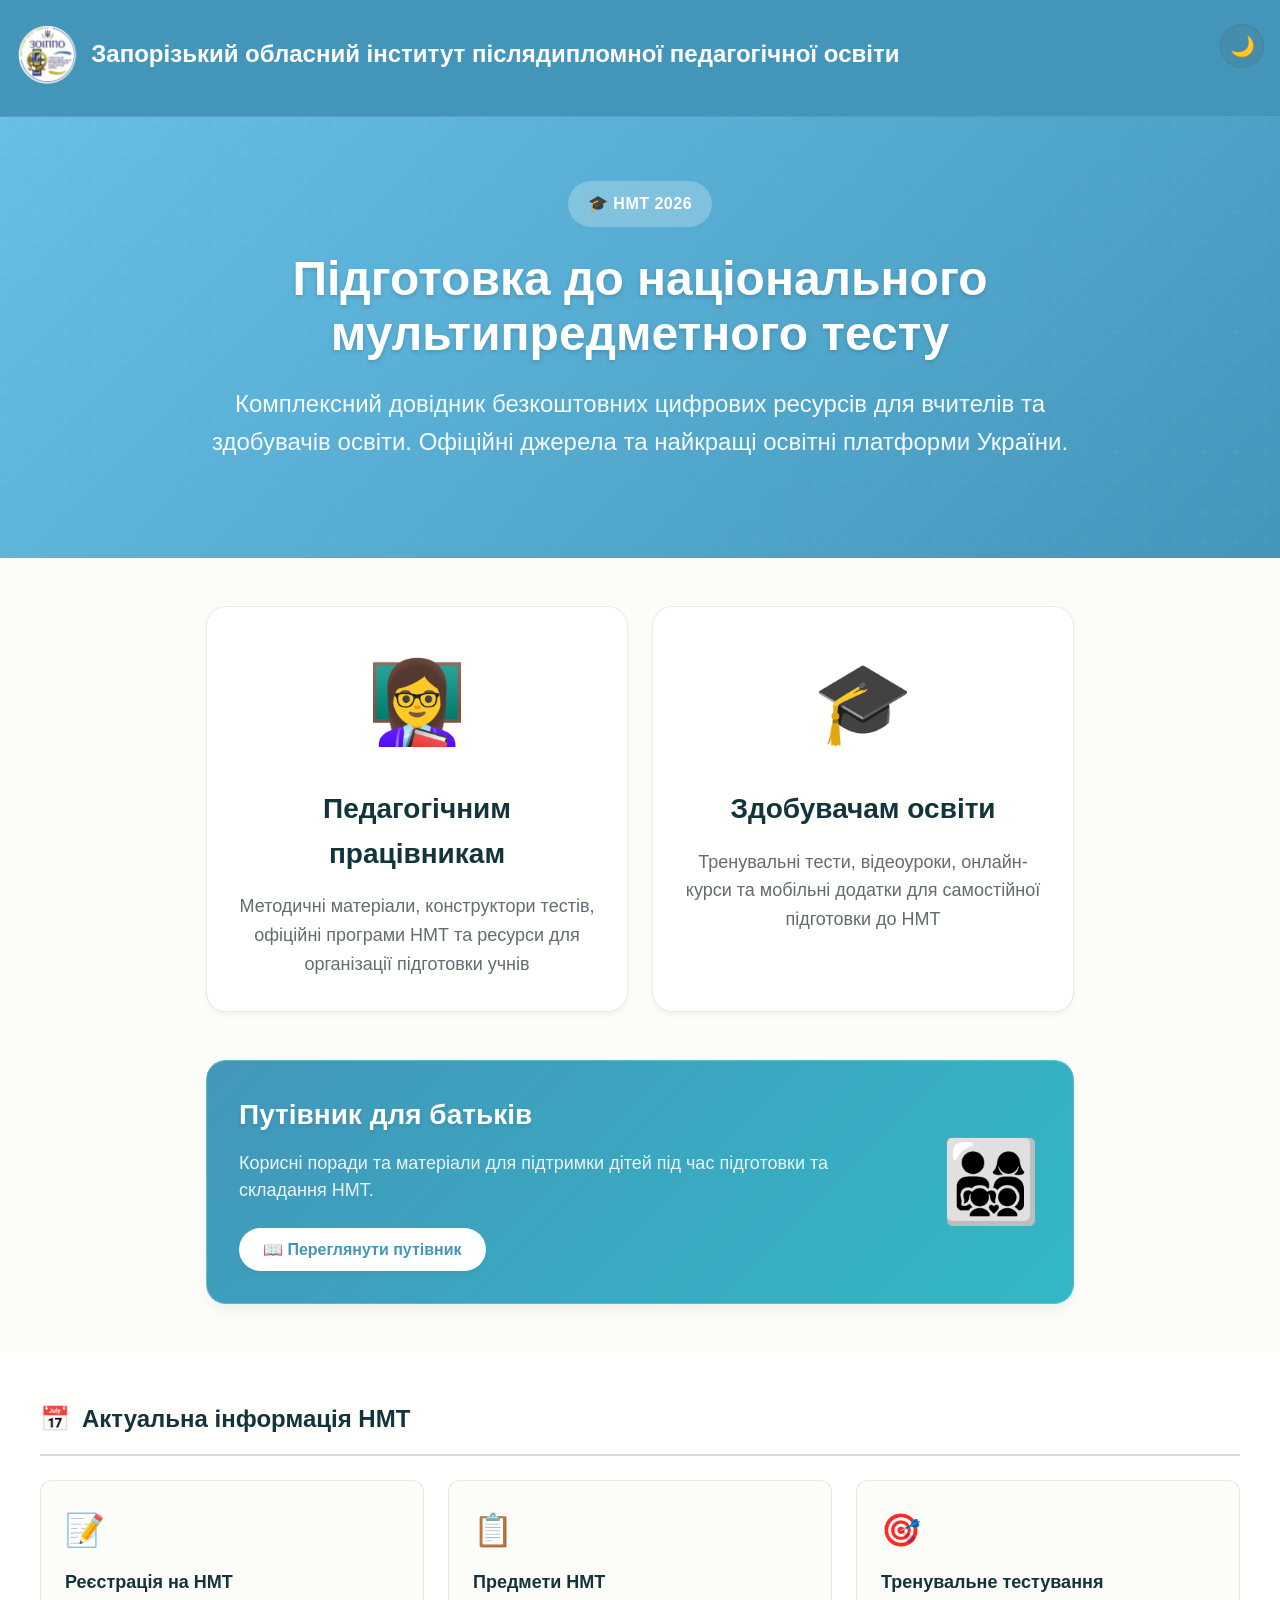
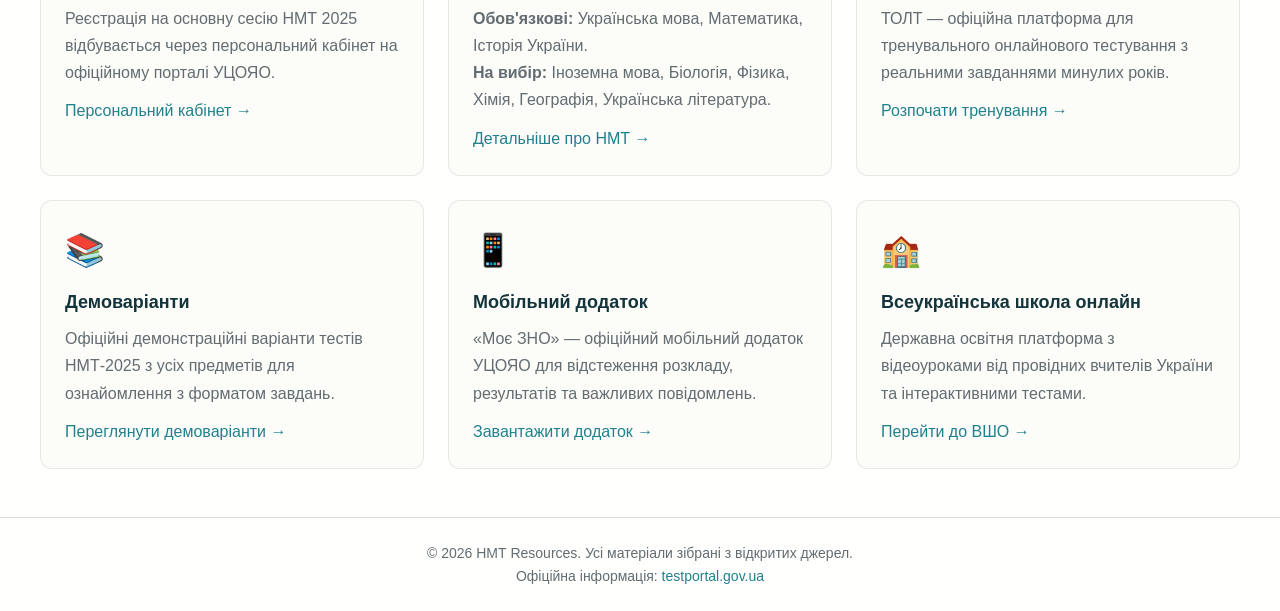
==== index.html @ 1790f126 "Initial commit: проєкт НМТ Цифрові ресурси" ====
<!DOCTYPE html>
<html lang="uk">

<head>
  <meta charset="UTF-8">
  <meta name="viewport" content="width=device-width, initial-scale=1.0">

  <!-- SEO Meta Tags -->
  <title>Підготовка до НМТ - Цифрові ресурси для вчителів та учнів</title>
  <meta name="description"
    content="Комплексний довідник безкоштовних цифрових ресурсів для підготовки до Національного мультипредметного тесту (НМТ). Матеріали для вчителів та здобувачів освіти.">
  <meta name="keywords"
    content="НМТ, ЗНО, підготовка до НМТ, тести НМТ, українська мова, математика, історія України, безкоштовні ресурси, УЦОЯО">
  <meta name="author" content="НМТ Resources">
  <meta name="robots" content="index, follow">

  <!-- Open Graph / Facebook -->
  <meta property="og:type" content="website">
  <meta property="og:locale" content="uk_UA">
  <meta property="og:title" content="Підготовка до НМТ - Цифрові ресурси">
  <meta property="og:description" content="Комплексний довідник безкоштовних цифрових ресурсів для підготовки до НМТ.">
  <meta property="og:site_name" content="НМТ Resources">

  <!-- Twitter Card -->
  <meta name="twitter:card" content="summary_large_image">
  <meta name="twitter:title" content="Підготовка до НМТ - Цифрові ресурси">
  <meta name="twitter:description" content="Комплексний довідник безкоштовних цифрових ресурсів для підготовки до НМТ.">

  <!-- Favicon SVG -->
  <link rel="icon" type="image/svg+xml"
    href="data:image/svg+xml,<svg xmlns='http://www.w3.org/2000/svg' viewBox='0 0 100 100'><text y='.9em' font-size='90'>📚</text></svg>">

  <link rel="stylesheet" href="styles.css?v=20251211">
</head>

<body>
  <!-- Header -->
  <header class="header" role="banner">
    <div class="header-content">
      <div class="header-top">
        <h1 class="header-title">
          <img src="logo_zoippo.png" alt="Logo" class="header-logo"
            style="height: 60px; width: auto; object-fit: contain;">
          <span>Запорізький обласний інститут післядипломної педагогічної освіти</span>
        </h1>
        <button class="theme-toggle" id="themeToggle" aria-label="Перемкнути тему" title="Перемкнути світлу/темну тему">
          <span id="themeIcon" aria-hidden="true">🌙</span>
        </button>
      </div>
    </div>
  </header>

  <!-- Hero Section -->
  <section class="hero" aria-label="Головний банер">
    <div class="hero-content">
      <div class="hero-badge">🎓 НМТ 2026</div>
      <h2 class="hero-title">Підготовка до національного мультипредметного тесту</h2>
      <p class="hero-subtitle">
        Комплексний довідник безкоштовних цифрових ресурсів для вчителів та здобувачів освіти.
        Офіційні джерела та найкращі освітні платформи України.
      </p>
    </div>
  </section>

  <!-- Navigation Cards -->
  <section class="nav-cards" aria-label="Вибір аудиторії">
    <a href="educators.html" class="nav-card" aria-label="Перейти до ресурсів для педагогічних працівників">
      <div class="nav-card-icon" aria-hidden="true">👩‍🏫</div>
      <h3 class="nav-card-title">Педагогічним працівникам</h3>
      <p class="nav-card-description">
        Методичні матеріали, конструктори тестів, офіційні програми НМТ та ресурси для організації підготовки учнів
      </p>
    </a>

    <a href="students.html" class="nav-card" aria-label="Перейти до ресурсів для учнів">
      <div class="nav-card-icon" aria-hidden="true">🎓</div>
      <h3 class="nav-card-title">Здобувачам освіти</h3>
      <p class="nav-card-description">
        Тренувальні тести, відеоуроки, онлайн-курси та мобільні додатки для самостійної підготовки до НМТ
      </p>
    </a>
  </section>

  <!-- Parents Guide Banner -->
  <section class="parents-banner" aria-label="Путівник для батьків">
    <div class="parents-banner-content">
      <div class="parents-banner-text">
        <h2 class="parents-banner-title">Путівник для батьків</h2>
        <p class="parents-banner-subtitle">
          Корисні поради та матеріали для підтримки дітей під час підготовки та складання НМТ.
        </p>
        <button class="parents-btn open-parents-guide">
          <span>📖 Переглянути путівник</span>
        </button>
      </div>
      <div class="parents-banner-icon" aria-hidden="true">👨‍👩‍👧‍👦</div>
    </div>
  </section>

  <!-- Info Section -->
  <section class="info-section" aria-label="Актуальна інформація НМТ 2025">
    <div class="info-content">
      <div class="section-header">
        <h2 class="section-title">
          <span aria-hidden="true">📅</span>
          <span>Актуальна інформація НМТ</span>
        </h2>
      </div>

      <div class="info-grid">
        <article class="info-card">
          <div class="info-card-icon" aria-hidden="true">📝</div>
          <h3 class="info-card-title">Реєстрація на НМТ</h3>
          <p class="info-card-text">
            Реєстрація на основну сесію НМТ 2025 відбувається через персональний кабінет на офіційному порталі УЦОЯО.
          </p>
          <a href="https://my.testportal.gov.ua" target="_blank" rel="noopener noreferrer" class="info-card-link">
            Персональний кабінет →
          </a>
        </article>

        <article class="info-card">
          <div class="info-card-icon" aria-hidden="true">📋</div>
          <h3 class="info-card-title">Предмети НМТ</h3>
          <p class="info-card-text">
            <strong>Обов'язкові:</strong> Українська мова, Математика, Історія України.<br>
            <strong>На вибір:</strong> Іноземна мова, Біологія, Фізика, Хімія, Географія, Українська література.
          </p>
          <a href="https://testportal.gov.ua/nmt/" target="_blank" rel="noopener noreferrer" class="info-card-link">
            Детальніше про НМТ →
          </a>
        </article>

        <article class="info-card">
          <div class="info-card-icon" aria-hidden="true">🎯</div>
          <h3 class="info-card-title">Тренувальне тестування</h3>
          <p class="info-card-text">
            ТОЛТ — офіційна платформа для тренувального онлайнового тестування з реальними завданнями минулих років.
          </p>
          <a href="https://testportal.gov.ua/nmt-2025-na-dopomogu-uchasnykam-trenuvalni-testy/" target="_blank"
            rel="noopener noreferrer" class="info-card-link">
            Розпочати тренування →
          </a>
        </article>

        <article class="info-card">
          <div class="info-card-icon" aria-hidden="true">📚</div>
          <h3 class="info-card-title">Демоваріанти</h3>
          <p class="info-card-text">
            Офіційні демонстраційні варіанти тестів НМТ-2025 з усіх предметів для ознайомлення з форматом завдань.
          </p>
          <a href="https://lv.testportal.gov.ua/?page_id=1551" target="_blank" rel="noopener noreferrer"
            class="info-card-link">
            Переглянути демоваріанти →
          </a>
        </article>

        <article class="info-card">
          <div class="info-card-icon" aria-hidden="true">📱</div>
          <h3 class="info-card-title">Мобільний додаток</h3>
          <p class="info-card-text">
            «Моє ЗНО» — офіційний мобільний додаток УЦОЯО для відстеження розкладу, результатів та важливих повідомлень.
          </p>
          <a href="https://testportal.gov.ua/mobilnij-dodatok-moye-zno-dostupnij-dlya-koristuvachiv-ios-sistem/"
            target="_blank" rel="noopener noreferrer" class="info-card-link">
            Завантажити додаток →
          </a>
        </article>

        <article class="info-card">
          <div class="info-card-icon" aria-hidden="true">🏫</div>
          <h3 class="info-card-title">Всеукраїнська школа онлайн</h3>
          <p class="info-card-text">
            Державна освітня платформа з відеоуроками від провідних вчителів України та інтерактивними тестами.
          </p>
          <a href="https://lms.e-school.net.ua" target="_blank" rel="noopener noreferrer" class="info-card-link">
            Перейти до ВШО →
          </a>
        </article>
      </div>
    </div>
  </section>

  <!-- Footer -->
  <footer class="footer">
    <div class="footer-content">
      <p class="footer-text">
        © 2026 НМТ Resources. Усі матеріали зібрані з відкритих джерел.
        <br>
        Офіційна інформація: <a href="https://testportal.gov.ua" target="_blank" rel="noopener noreferrer"
          class="footer-link">testportal.gov.ua</a>
      </p>
    </div>
  </footer>

  <script>
    // Theme functionality
    function initTheme() {
      let theme = 'light';
      try {
        const saved = localStorage.getItem('nmt-theme');
        if (saved) {
          theme = saved;
        } else if (window.matchMedia && window.matchMedia('(prefers-color-scheme: dark)').matches) {
          theme = 'dark';
        }
      } catch (e) {
        console.warn('Не вдалося завантажити тему:', e);
      }
      applyTheme(theme);
    }

    function applyTheme(theme) {
      document.documentElement.setAttribute('data-theme', theme);
      const themeIcon = document.getElementById('themeIcon');
      if (themeIcon) {
        themeIcon.textContent = theme === 'dark' ? '☀️' : '🌙';
      }
    }

    function toggleTheme() {
      const current = document.documentElement.getAttribute('data-theme');
      const next = current === 'dark' ? 'light' : 'dark';
      applyTheme(next);
      try {
        localStorage.setItem('nmt-theme', next);
      } catch (e) {
        console.warn('Не вдалося зберегти тему:', e);
      }
    }

    // Initialize
    document.addEventListener('DOMContentLoaded', () => {
      initTheme();
      document.getElementById('themeToggle').addEventListener('click', toggleTheme);
    });
  </script>
  <!-- Parent's Guide Modal -->
  <div id="parents-modal" class="modal" role="dialog" aria-modal="true" aria-label="Путівник для батьків">
    <div class="modal-content">
      <button class="modal-close" aria-label="Закрити">&times;</button>
      <button class="modal-nav modal-prev" aria-label="Попередня">&lt;</button>
      <img id="modal-image" src="Буклет-1.jpg" alt="Путівник сторінка 1" class="modal-image">
      <button class="modal-nav modal-next" aria-label="Наступна">&gt;</button>
    </div>
  </div>

  <script src="script.js"></script>
  <script src="animations.js"></script>
</body>

</html>
---- styles.css ----
/* NMT Resources - Shared Styles */

:root {
  /* Primitive Color Tokens */
  --color-white: rgba(255, 255, 255, 1);
  --color-black: rgba(0, 0, 0, 1);
  --color-cream-50: rgba(252, 252, 249, 1);
  --color-cream-100: rgba(255, 255, 253, 1);
  --color-gray-200: rgba(245, 245, 245, 1);
  --color-gray-300: rgba(167, 169, 169, 1);
  --color-gray-400: rgba(119, 124, 124, 1);
  --color-slate-500: rgba(98, 108, 113, 1);
  --color-brown-600: rgba(94, 82, 64, 1);
  --color-charcoal-700: rgba(31, 33, 33, 1);
  --color-charcoal-800: rgba(38, 40, 40, 1);
  --color-slate-900: rgba(19, 52, 59, 1);
  /* Institute Branding Colors */
  --color-institute-blue: #4396BA;

  --color-teal-300: rgba(50, 184, 198, 1);
  --color-teal-400: rgba(45, 166, 178, 1);
  --color-teal-500: rgba(33, 128, 141, 1);
  --color-teal-600: rgba(29, 116, 128, 1);
  --color-teal-700: rgba(26, 104, 115, 1);
  --color-teal-800: rgba(41, 150, 161, 1);
  --color-red-400: rgba(255, 84, 89, 1);
  --color-red-500: rgba(192, 21, 47, 1);
  --color-orange-400: rgba(230, 129, 97, 1);
  --color-orange-500: rgba(168, 75, 47, 1);

  --color-brown-600-rgb: 94, 82, 64;
  --color-teal-500-rgb: 33, 128, 141;
  --color-slate-900-rgb: 19, 52, 59;
  --color-slate-500-rgb: 98, 108, 113;
  --color-red-500-rgb: 192, 21, 47;
  --color-red-400-rgb: 255, 84, 89;
  --color-orange-500-rgb: 168, 75, 47;
  --color-orange-400-rgb: 230, 129, 97;

  --color-bg-1: rgba(59, 130, 246, 0.08);
  --color-bg-2: rgba(245, 158, 11, 0.08);
  --color-bg-3: rgba(34, 197, 94, 0.08);
  --color-bg-4: rgba(239, 68, 68, 0.08);
  --color-bg-5: rgba(147, 51, 234, 0.08);
  --color-bg-6: rgba(249, 115, 22, 0.08);
  --color-bg-7: rgba(236, 72, 153, 0.08);
  --color-bg-8: rgba(6, 182, 212, 0.08);

  --color-background: var(--color-cream-50);
  --color-surface: var(--color-cream-100);
  --color-text: var(--color-slate-900);
  /* Default text usually dark, but on main BG it is different. We will handle body specifically */
  --color-text-body-rgb: 255, 255, 255;
  --color-text-dark: #333333;

  --color-text-secondary: var(--color-slate-500);
  --color-primary: var(--color-teal-500);
  /* A darker blue for contrast on light surfaces or buttons */
  --color-primary-hover: var(--color-teal-600);
  --color-primary-active: var(--color-teal-700);

  --color-secondary: rgba(var(--color-brown-600-rgb), 0.12);
  --color-secondary-hover: rgba(var(--color-brown-600-rgb), 0.2);
  --color-secondary-active: rgba(var(--color-brown-600-rgb), 0.25);
  --color-border: rgba(var(--color-brown-600-rgb), 0.2);
  --color-btn-primary-text: var(--color-cream-50);
  --color-card-border: rgba(var(--color-brown-600-rgb), 0.12);
  --color-card-border-inner: rgba(var(--color-brown-600-rgb), 0.12);
  --color-error: var(--color-red-500);
  --color-success: var(--color-teal-500);
  --color-warning: var(--color-orange-500);
  --color-info: var(--color-slate-500);
  --color-focus-ring: rgba(var(--color-teal-500-rgb), 0.4);
  --color-select-caret: rgba(var(--color-slate-900-rgb), 0.8);

  --focus-ring: 0 0 0 3px var(--color-focus-ring);
  --focus-outline: 2px solid var(--color-primary);
  --status-bg-opacity: 0.15;
  --status-border-opacity: 0.25;
  --select-caret-light: url("data:image/svg+xml,%3Csvg xmlns='http://www.w3.org/2000/svg' width='16' height='16' viewBox='0 0 24 24' fill='none' stroke='%23ffffff' stroke-width='2' stroke-linecap='round' stroke-linejoin='round'%3E%3Cpolyline points='6 9 12 15 18 9'%3E%3C/polyline%3E%3C/svg%3E");
  --select-caret-dark: url("data:image/svg+xml,%3Csvg xmlns='http://www.w3.org/2000/svg' width='16' height='16' viewBox='0 0 24 24' fill='none' stroke='%23333333' stroke-width='2' stroke-linecap='round' stroke-linejoin='round'%3E%3Cpolyline points='6 9 12 15 18 9'%3E%3C/polyline%3E%3C/svg%3E");

  --color-success-rgb: 33, 128, 141;
  --color-error-rgb: 192, 21, 47;
  --color-warning-rgb: 168, 75, 47;
  --color-info-rgb: 98, 108, 113;

  --font-family-base: -apple-system, BlinkMacSystemFont, "Segoe UI", Roboto, Helvetica, Arial, sans-serif;
  --font-family-mono: "Berkeley Mono", ui-monospace, SFMono-Regular, Menlo, Monaco, Consolas, monospace;
  --font-size-xs: 13px;
  --font-size-sm: 14px;
  --font-size-base: 16px;
  --font-size-md: 16px;
  --font-size-lg: 18px;
  --font-size-xl: 20px;
  --font-size-2xl: 24px;
  --font-size-3xl: 28px;
  --font-size-4xl: 36px;
  --font-size-5xl: 48px;
  --font-weight-normal: 400;
  --font-weight-medium: 500;
  --font-weight-semibold: 550;
  --font-weight-bold: 600;
  --line-height-tight: 1.2;
  --line-height-normal: 1.6;
  --letter-spacing-tight: -0.01em;

  --space-0: 0;
  --space-1: 1px;
  --space-2: 2px;
  --space-4: 4px;
  --space-6: 6px;
  --space-8: 8px;
  --space-10: 10px;
  --space-12: 12px;
  --space-16: 16px;
  --space-20: 20px;
  --space-24: 24px;
  --space-32: 32px;
  --space-48: 48px;
  --space-64: 64px;

  --radius-sm: 6px;
  --radius-base: 8px;
  --radius-md: 10px;
  --radius-lg: 12px;
  --radius-xl: 20px;
  --radius-full: 9999px;

  --shadow-xs: 0 1px 2px rgba(0, 0, 0, 0.02);
  --shadow-sm: 0 1px 3px rgba(0, 0, 0, 0.04), 0 1px 2px rgba(0, 0, 0, 0.02);
  --shadow-md: 0 4px 6px -1px rgba(0, 0, 0, 0.04), 0 2px 4px -1px rgba(0, 0, 0, 0.02);
  --shadow-lg: 0 10px 15px -3px rgba(0, 0, 0, 0.04), 0 4px 6px -2px rgba(0, 0, 0, 0.02);
  --shadow-xl: 0 20px 25px -5px rgba(0, 0, 0, 0.08), 0 10px 10px -5px rgba(0, 0, 0, 0.04);
  --shadow-inset-sm: inset 0 1px 0 rgba(255, 255, 255, 0.15), inset 0 -1px 0 rgba(0, 0, 0, 0.03);

  --duration-fast: 150ms;
  --duration-normal: 250ms;
  --duration-slow: 400ms;
  --ease-standard: cubic-bezier(0.16, 1, 0.3, 1);

  --container-sm: 640px;
  --container-md: 768px;
  --container-lg: 1024px;
  --container-xl: 1280px;
}

/* Dark Theme - Adjusted for consistency or kept as option?
   Since we are forcing a brand color background, dark theme might need specific handling or be disabled.
   Let's keep it but adjust surface colors to dark grey, but keep brand background? 
   Or maybe adapt darker blue. For now, let's just make it compatible.
*/
[data-theme="dark"] {
  --color-background: #0f2d3a;
  /* Darker version of Institute Blue */
  --color-surface: #1e3a47;
  --color-text: #f5f5f5;
  --color-text-secondary: #a0a0a0;
  --color-primary: #66c2e0;
  /* Lighter blue for dark mode */
  --color-primary-hover: #80d0ea;
  --color-border: rgba(255, 255, 255, 0.15);
  --color-card-border: rgba(255, 255, 255, 0.1);
  --color-card-border-inner: rgba(255, 255, 255, 0.1);
  --color-secondary: rgba(255, 255, 255, 0.1);
  --color-secondary-hover: rgba(255, 255, 255, 0.15);
  --color-btn-primary-text: #1a1a1a;
  --shadow-sm: 0 1px 3px rgba(0, 0, 0, 0.3);
  --shadow-lg: 0 10px 15px -3px rgba(0, 0, 0, 0.4);
  --shadow-xl: 0 20px 25px -5px rgba(0, 0, 0, 0.5);
}

[data-theme="dark"] select.form-control {
  background-image: var(--select-caret-dark);
}

/* Remove custom font face as we use system fonts */
/* Font */
/* @font-face {
  font-family: 'FKGroteskNeue';
  src: url('https://r2cdn.perplexity.ai/fonts/FKGroteskNeue.woff2') format('woff2');
} */

/* Reset */
* {
  margin: 0;
  padding: 0;
  box-sizing: border-box;
}

html {
  font-size: var(--font-size-base);
  font-family: var(--font-family-base);
  line-height: var(--line-height-normal);
  color: var(--color-text);
  background-color: var(--color-background);
  -webkit-font-smoothing: antialiased;
}

body {
  margin: 0;
  padding: 0;
}

/* Theme Toggle */
.theme-toggle {
  background: var(--color-secondary);
  border: 1px solid var(--color-border);
  border-radius: var(--radius-full);
  width: 44px;
  height: 44px;
  display: flex;
  align-items: center;
  justify-content: center;
  cursor: pointer;
  transition: all var(--duration-fast);
  font-size: var(--font-size-xl);
  flex-shrink: 0;
}

.theme-toggle:hover {
  background: var(--color-secondary-hover);
  transform: scale(1.05);
}

.theme-toggle:focus-visible {
  outline: none;
  box-shadow: var(--focus-ring);
}

/* Header */
.header {
  background: var(--color-institute-blue);
  /* Institute Branding Color */
  border-bottom: 1px solid rgba(255, 255, 255, 0.1);
  position: sticky;
  top: 0;
  z-index: 100;
  box-shadow: var(--shadow-sm);
}

.header-content {
  max-width: 1400px;
  margin: 0 auto;
  padding: var(--space-24) var(--space-16);
}

.header-top {
  display: flex;
  justify-content: space-between;
  align-items: flex-start;
  gap: var(--space-16);
}

.header-title {
  font-size: var(--font-size-4xl);
  font-weight: var(--font-weight-bold);
  color: white;
  /* Always white on blue banner */
  margin-bottom: var(--space-8);
  display: flex;
  align-items: center;
  gap: var(--space-12);
}

.header-logo {
  height: 60px;
  width: auto;
  object-fit: contain;
}

@media (max-width: 768px) {
  .header-logo {
    height: 48px;
  }

  .header-title {
    font-size: var(--font-size-xl);
  }
}

.header-title span:last-child {
  font-size: var(--font-size-2xl);
  line-height: 1.2;
}

@media (max-width: 768px) {
  .header-title span:last-child {
    font-size: var(--font-size-lg);
  }
}

.header-subtitle {
  font-size: var(--font-size-lg);
  color: rgba(255, 255, 255, 0.9);
  /* Lighter subtitle */
  margin-bottom: var(--space-12);
  line-height: 1.4;
}

.header-info {
  display: flex;
  gap: var(--space-24);
  flex-wrap: wrap;
  font-size: var(--font-size-base);
  color: var(--color-text-secondary);
}

.header-info-item {
  display: flex;
  align-items: center;
  gap: var(--space-6);
}

/* Nav */
.nav-link {
  color: var(--color-text-secondary);
  text-decoration: none;
  padding: var(--space-8) var(--space-12);
  border-radius: var(--radius-base);
  transition: all var(--duration-fast);
  font-weight: var(--font-weight-medium);
}

.nav-link:hover {
  color: var(--color-text);
  background: var(--color-secondary);
}

.nav-link.active {
  color: var(--color-primary);
  background: rgba(var(--color-teal-500-rgb), 0.1);
}

/* Filters */
.filters-panel {
  background: var(--color-surface);
  border-bottom: 1px solid var(--color-border);
  position: sticky;
  top: 0;
  z-index: 99;
  box-shadow: var(--shadow-sm);
}

.filters-content {
  max-width: 1400px;
  margin: 0 auto;
  padding: var(--space-16);
}

.filters-row {
  display: grid;
  grid-template-columns: 1fr;
  gap: var(--space-12);
  margin-bottom: var(--space-12);
}

@media (min-width: 768px) {
  .filters-row {
    grid-template-columns: 2fr 1fr 1fr;
  }
}

.form-control {
  display: block;
  width: 100%;
  padding: var(--space-10) var(--space-12);
  font-size: var(--font-size-base);
  line-height: 1.5;
  color: var(--color-text);
  background-color: var(--color-surface);
  border: 1px solid var(--color-border);
  border-radius: var(--radius-base);
  transition: border-color var(--duration-fast) var(--ease-standard);
}

.form-control:focus {
  outline: none;
  border-color: var(--color-primary);
  box-shadow: var(--focus-ring);
}

select.form-control {
  appearance: none;
  background-image: var(--select-caret-light);
  background-repeat: no-repeat;
  background-position: right var(--space-12) center;
  background-size: 16px;
  padding-right: var(--space-32);
  cursor: pointer;
}

.filters-actions {
  display: flex;
  gap: var(--space-12);
  align-items: center;
  flex-wrap: wrap;
  justify-content: space-between;
}

.results-count {
  font-size: var(--font-size-sm);
  color: var(--color-text-secondary);
  font-weight: var(--font-weight-medium);
}

/* Buttons */
.btn {
  display: inline-flex;
  align-items: center;
  justify-content: center;
  padding: var(--space-8) var(--space-16);
  border-radius: var(--radius-base);
  font-size: var(--font-size-base);
  font-weight: var(--font-weight-medium);
  cursor: pointer;
  transition: all var(--duration-normal) var(--ease-standard);
  border: none;
  text-decoration: none;
}

.btn:focus-visible {
  outline: none;
  box-shadow: var(--focus-ring);
}

.btn--secondary {
  background: var(--color-secondary);
  color: var(--color-text);
}

.btn--secondary:hover {
  background: var(--color-secondary-hover);
}

.btn--primary {
  background: var(--color-primary);
  color: var(--color-btn-primary-text);
}

.btn--primary:hover {
  background: var(--color-primary-hover);
}

.btn--sm {
  padding: var(--space-6) var(--space-12);
  font-size: var(--font-size-sm);
}

.btn--lg {
  padding: var(--space-16) var(--space-32);
  font-size: var(--font-size-lg);
  border-radius: var(--radius-lg);
}

/* Main Content */
.main-content {
  max-width: 1400px;
  margin: 0 auto;
  padding: var(--space-24) var(--space-16);
}

/* Resource Grid */
.resources-grid {
  display: grid;
  grid-template-columns: 1fr;
  gap: var(--space-20);
}

@media (min-width: 768px) {
  .resources-grid {
    grid-template-columns: repeat(2, 1fr);
  }
}

@media (min-width: 1024px) {
  .resources-grid {
    grid-template-columns: repeat(3, 1fr);
  }
}

/* Resource Card */
.resource-card {
  background: var(--color-surface);
  border: 1px solid var(--color-card-border);
  border-radius: var(--radius-lg);
  padding: var(--space-20);
  position: relative;
  transition: all var(--duration-normal) var(--ease-standard);
  box-shadow: var(--shadow-sm);
}

.resource-card:hover {
  transform: translateY(-4px);
  box-shadow: var(--shadow-lg);
}

.section-badge {
  position: absolute;
  top: var(--space-12);
  left: var(--space-12);
  padding: var(--space-4) var(--space-10);
  border-radius: var(--radius-full);
  font-size: var(--font-size-xs);
  font-weight: var(--font-weight-semibold);
  color: white;
  text-transform: uppercase;
  letter-spacing: 0.5px;
}

.resource-icon {
  font-size: 40px;
  margin-bottom: var(--space-16);
  margin-top: var(--space-24);
}

.resource-title {
  font-size: var(--font-size-xl);
  font-weight: var(--font-weight-semibold);
  color: var(--color-text);
  margin-bottom: var(--space-8);
  line-height: var(--line-height-tight);
}

.resource-category {
  font-size: var(--font-size-sm);
  color: var(--color-text-secondary);
  margin-bottom: var(--space-12);
}

.resource-description {
  font-size: var(--font-size-base);
  color: var(--color-text);
  line-height: 1.7;
  margin-bottom: var(--space-20);
}

.resource-meta {
  display: flex;
  flex-direction: column;
  gap: var(--space-10);
  margin-bottom: var(--space-16);
  padding-top: var(--space-16);
  border-top: 1px solid var(--color-card-border-inner);
}

.resource-meta-item {
  display: flex;
  align-items: flex-start;
  gap: var(--space-8);
  font-size: var(--font-size-sm);
}

.meta-label {
  font-weight: var(--font-weight-semibold);
  color: var(--color-text);
  min-width: 80px;
}

.meta-value {
  color: var(--color-text-secondary);
  flex: 1;
}

.subjects-tags {
  display: flex;
  flex-wrap: wrap;
  gap: var(--space-6);
}

.subject-tag {
  display: inline-block;
  padding: var(--space-4) var(--space-8);
  background: var(--color-bg-1);
  border-radius: var(--radius-sm);
  font-size: var(--font-size-xs);
  color: var(--color-text);
  font-weight: var(--font-weight-medium);
}

.resource-actions {
  display: flex;
  gap: var(--space-8);
  flex-direction: column;
}

.additional-links {
  margin-top: var(--space-12);
  padding: var(--space-12);
  background: var(--color-bg-2);
  border-radius: var(--radius-base);
  display: none;
}

.additional-links.active {
  display: block;
}

.additional-links-title {
  font-size: var(--font-size-sm);
  font-weight: var(--font-weight-semibold);
  margin-bottom: var(--space-8);
  color: var(--color-text-dark);
}

.additional-link {
  display: block;
  padding: var(--space-6) 0;
  color: var(--color-primary);
  text-decoration: none;
  font-size: var(--font-size-sm);
  transition: color var(--duration-fast);
}

.additional-link:hover {
  color: var(--color-primary-hover);
  text-decoration: underline;
}

.favorite-btn {
  position: absolute;
  top: var(--space-12);
  right: var(--space-12);
  background: var(--color-surface);
  border: 1px solid var(--color-border);
  border-radius: var(--radius-full);
  width: 36px;
  height: 36px;
  display: flex;
  align-items: center;
  justify-content: center;
  cursor: pointer;
  transition: all var(--duration-fast);
  font-size: var(--font-size-lg);
}

.favorite-btn:hover {
  transform: scale(1.1);
  background: var(--color-secondary);
}

.favorite-btn.active {
  background: var(--color-warning);
  border-color: var(--color-warning);
}

.no-results {
  text-align: center;
  padding: var(--space-32);
  color: var(--color-text-secondary);
  font-size: var(--font-size-lg);
}

/* Section Headers */
.section-header {
  margin-bottom: var(--space-24);
  padding-bottom: var(--space-16);
  border-bottom: 2px solid var(--color-border);
}

.section-title {
  font-size: var(--font-size-2xl);
  font-weight: var(--font-weight-bold);
  color: var(--color-text);
  display: flex;
  align-items: center;
  gap: var(--space-12);
}

/* Landing Page Styles */
.hero {
  background: linear-gradient(135deg, #67bfe6 0%, #4396BA 100%);
  /* Institute Blue Light Gradient */
  color: white;
  padding: var(--space-64) var(--space-16);
  text-align: center;
  position: relative;
  overflow: hidden;
}

.hero::before {
  content: '';
  position: absolute;
  top: 0;
  left: 0;
  right: 0;
  bottom: 0;
  background: url("data:image/svg+xml,%3Csvg width='60' height='60' viewBox='0 0 60 60' xmlns='http://www.w3.org/2000/svg'%3E%3Cg fill='none' fill-rule='evenodd'%3E%3Cg fill='%23ffffff' fill-opacity='0.05'%3E%3Cpath d='M36 34v-4h-2v4h-4v2h4v4h2v-4h4v-2h-4zm0-30V0h-2v4h-4v2h4v4h2V6h4V4h-4zM6 34v-4H4v4H0v2h4v4h2v-4h4v-2H6zM6 4V0H4v4H0v2h4v4h2V6h4V4H6z'/%3E%3C/g%3E%3C/g%3E%3C/svg%3E");
  opacity: 0.5;
}

.hero-content {
  max-width: 900px;
  margin: 0 auto;
  position: relative;
  z-index: 1;
}

.hero-title {
  font-size: var(--font-size-5xl);
  font-weight: var(--font-weight-bold);
  margin-bottom: var(--space-24);
  line-height: 1.15;
  text-shadow: 0 2px 4px rgba(0, 0, 0, 0.15);
}

.hero-subtitle {
  font-size: var(--font-size-2xl);
  opacity: 0.95;
  margin-bottom: var(--space-32);
  line-height: 1.6;
}

.hero-badge {
  display: inline-block;
  background: rgba(255, 255, 255, 0.25);
  padding: var(--space-10) var(--space-20);
  border-radius: var(--radius-full);
  font-size: var(--font-size-base);
  font-weight: var(--font-weight-bold);
  margin-bottom: var(--space-24);
  backdrop-filter: blur(10px);
  letter-spacing: 0.5px;
}

/* Navigation Cards */
.nav-cards {
  display: grid;
  grid-template-columns: 1fr;
  gap: var(--space-24);
  max-width: 900px;
  margin: 0 auto;
  padding: var(--space-48) var(--space-16);
}

@media (min-width: 768px) {
  .nav-cards {
    grid-template-columns: repeat(2, 1fr);
  }
}

.nav-card {
  background: var(--color-surface);
  border: 1px solid var(--color-card-border);
  border-radius: var(--radius-xl);
  padding: var(--space-32);
  text-align: center;
  text-decoration: none;
  color: var(--color-text);
  transition: all var(--duration-normal) var(--ease-standard);
  box-shadow: var(--shadow-md);
}

.nav-card:hover {
  transform: translateY(-8px);
  box-shadow: var(--shadow-xl);
  border-color: var(--color-primary);
}

.nav-card-icon {
  font-size: 80px;
  margin-bottom: var(--space-20);
}

.nav-card-title {
  font-size: var(--font-size-3xl);
  font-weight: var(--font-weight-bold);
  margin-bottom: var(--space-16);
  color: var(--color-text);
}

.nav-card-description {
  font-size: var(--font-size-lg);
  color: var(--color-text-secondary);
  line-height: 1.6;
}

.nav-card-count {
  display: inline-block;
  background: var(--color-primary);
  color: var(--color-btn-primary-text);
  padding: var(--space-6) var(--space-12);
  border-radius: var(--radius-full);
  font-size: var(--font-size-sm);
  font-weight: var(--font-weight-semibold);
}

/* Info Section */
.info-section {
  background: var(--color-surface);
  padding: var(--space-48) var(--space-16);
}

.info-content {
  max-width: 1200px;
  margin: 0 auto;
}

.info-grid {
  display: grid;
  grid-template-columns: 1fr;
  gap: var(--space-24);
}

@media (min-width: 768px) {
  .info-grid {
    grid-template-columns: repeat(2, 1fr);
  }
}

@media (min-width: 1024px) {
  .info-grid {
    grid-template-columns: repeat(3, 1fr);
  }
}

.info-card {
  background: var(--color-background);
  border: 1px solid var(--color-card-border);
  border-radius: var(--radius-lg);
  padding: var(--space-24);
}

.info-card-icon {
  font-size: 32px;
  margin-bottom: var(--space-12);
}

.info-card-title {
  font-size: var(--font-size-lg);
  font-weight: var(--font-weight-semibold);
  margin-bottom: var(--space-8);
  color: var(--color-text);
}

.info-card-text {
  font-size: var(--font-size-base);
  color: var(--color-text-secondary);
  line-height: 1.7;
}

.info-card-link {
  display: inline-flex;
  align-items: center;
  gap: var(--space-4);
  color: var(--color-primary);
  text-decoration: none;
  font-weight: var(--font-weight-medium);
  margin-top: var(--space-12);
}

.info-card-link:hover {
  text-decoration: underline;
}

/* Footer */
.footer {
  background: var(--color-surface);
  border-top: 1px solid var(--color-border);
  padding: var(--space-24) var(--space-16);
  text-align: center;
}

.footer-content {
  max-width: 1400px;
  margin: 0 auto;
}

.footer-text {
  color: var(--color-text-secondary);
  font-size: var(--font-size-sm);
}

.footer-link {
  color: var(--color-primary);
  text-decoration: none;
}

.footer-link:hover {
  text-decoration: underline;
}

/* Responsive */
@media (max-width: 767px) {
  .header-top {
    flex-direction: column;
    align-items: stretch;
  }

  .header-title {
    font-size: var(--font-size-2xl);
  }

  .header-subtitle {
    font-size: var(--font-size-base);
  }

  .filters-actions {
    flex-direction: column;
    align-items: stretch;
  }

  .btn {
    width: 100%;
  }

  .hero-title {
    font-size: var(--font-size-3xl);
  }

  .hero-subtitle {
    font-size: var(--font-size-lg);
  }
}

/* Back Button */
.back-link {
  display: inline-flex;
  align-items: center;
  gap: var(--space-8);
  color: white;
  text-decoration: none;
  font-size: var(--font-size-base);
  font-weight: var(--font-weight-medium);
  padding: var(--space-8) 0;
  transition: color var(--duration-fast);
}

.back-link:hover {
  color: rgba(255, 255, 255, 0.8);
}

/* Animations */
.fade-up-element {
  opacity: 0;
  transform: translateY(20px);
  transition: opacity 0.6s var(--ease-standard), transform 0.6s var(--ease-standard);
}

.fade-up-element.visible {
  opacity: 1;
  transform: translateY(0);
}

.resource-card {
  transition: transform var(--duration-normal) var(--ease-standard), box-shadow var(--duration-normal) var(--ease-standard);
}

.resource-card:hover {
  transform: translateY(-4px);
  box-shadow: var(--shadow-xl);
}

.nav-card:hover {
  transform: translateY(-4px);
}

/* Resources Section */
.resources-section {
  padding: var(--space-48) var(--space-16);
}

.resources-content {
  max-width: 1200px;
  margin: 0 auto;
}

/* Materials Grid */
.materials-grid {
  display: grid;
  grid-template-columns: 1fr;
  gap: var(--space-24);
}

@media (min-width: 768px) {
  .materials-grid {
    grid-template-columns: repeat(2, 1fr);
  }
}

@media (min-width: 1024px) {
  .materials-grid {
    grid-template-columns: repeat(3, 1fr);
  }
}

/* Material Card */
.material-card {
  background: var(--color-surface);
  border: 1px solid var(--color-card-border);
  border-radius: var(--radius-xl);
  padding: var(--space-32);
  display: flex;
  flex-direction: column;
  gap: var(--space-16);
  transition: all var(--duration-normal) var(--ease-standard);
  box-shadow: var(--shadow-sm);
  text-align: center;
  max-width: 400px;
}

.material-card:hover {
  transform: translateY(-4px);
  box-shadow: var(--shadow-lg);
  border-color: var(--color-primary);
}

.material-card-icon {
  font-size: 64px;
  text-align: center;
}

.material-card-content {
  display: flex;
  flex-direction: column;
  gap: var(--space-12);
  flex: 1;
  align-items: center;
}

.material-card-title {
  font-size: var(--font-size-xl);
  font-weight: var(--font-weight-semibold);
  color: var(--color-text);
  line-height: var(--line-height-tight);
}

.material-card-description {
  font-size: var(--font-size-base);
  color: var(--color-text-secondary);
  line-height: 1.6;
  flex: 1;
}

.material-card-meta {
  display: flex;
  gap: var(--space-8);
  flex-wrap: wrap;
  justify-content: center;
}

.material-type {
  display: inline-block;
  background: var(--color-secondary);
  padding: var(--space-4) var(--space-10);
  border-radius: var(--radius-full);
  font-size: var(--font-size-xs);
  font-weight: var(--font-weight-medium);
  color: var(--color-text-secondary);
}

.material-card-link {
  display: inline-flex;
  align-items: center;
  justify-content: center;
  gap: var(--space-8);
  padding: var(--space-12) var(--space-16);
  background: var(--color-primary);
  color: var(--color-btn-primary-text);
  text-decoration: none;
  border-radius: var(--radius-base);
  font-weight: var(--font-weight-medium);
  font-size: var(--font-size-base);
  transition: all var(--duration-fast);
  margin-top: auto;
}

.material-card-link:hover {
  background: var(--color-primary-hover);
  transform: translateY(-2px);
}
/* Parent's Guide Banner */
.parents-banner {
  max-width: 900px;
  margin: 0 auto var(--space-48);
  padding: 0 var(--space-16);
}

.parents-banner-content {
  background: linear-gradient(135deg, #4396BA 0%, #32b8c6 100%); /* Institute Blue to Teal */
  border-radius: var(--radius-xl);
  padding: var(--space-32);
  display: flex;
  align-items: center;
  justify-content: space-between;
  gap: var(--space-32);
  box-shadow: var(--shadow-lg);
  position: relative;
  overflow: hidden;
  border: 1px solid rgba(255, 255, 255, 0.2);
}

.parents-banner-text {
  flex: 1;
  position: relative;
  z-index: 1;
}

.parents-banner-title {
  font-size: var(--font-size-3xl);
  font-weight: var(--font-weight-bold);
  color: white;
  margin-bottom: var(--space-12);
  text-shadow: 0 2px 4px rgba(0, 0, 0, 0.1);
}

.parents-banner-subtitle {
  font-size: var(--font-size-lg);
  color: rgba(255, 255, 255, 0.9);
  margin-bottom: var(--space-24);
  line-height: 1.5;
}

.parents-btn {
  display: inline-flex;
  align-items: center;
  gap: var(--space-8);
  background: white;
  color: var(--color-institute-blue);
  padding: var(--space-12) var(--space-24);
  border-radius: var(--radius-full);
  font-weight: var(--font-weight-bold);
  text-decoration: none;
  transition: all var(--duration-normal);
  box-shadow: var(--shadow-md);
  border: none;
  cursor: pointer;
  font-size: var(--font-size-base);
}

.parents-btn:hover {
  transform: translateY(-2px);
  box-shadow: var(--shadow-lg);
  background: var(--color-cream-50);
}

.parents-banner-icon {
  font-size: 80px;
  line-height: 1;
  animation: float 3s ease-in-out infinite;
  display: none; /* Hidden on small screens if needed */
}

@media (min-width: 640px) {
  .parents-banner-icon {
    display: block;
  }
}

@keyframes float {
  0% { transform: translateY(0px); }
  50% { transform: translateY(-10px); }
  100% { transform: translateY(0px); }
}

/* Modal Styles */
.modal {
  position: fixed;
  top: 0;
  left: 0;
  width: 100%;
  height: 100%;
  background: rgba(0, 0, 0, 0.85);
  backdrop-filter: blur(8px);
  z-index: 1000;
  opacity: 0;
  pointer-events: none;
  transition: opacity var(--duration-normal);
  display: flex;
  align-items: center;
  justify-content: center;
}

.modal.active {
  opacity: 1;
  pointer-events: auto;
}

.modal-content {
  position: relative;
  max-width: 90vw;
  max-height: 90vh;
  display: flex;
  align-items: center;
  justify-content: center;
}

.modal-image {
  max-width: 100%;
  max-height: 85vh;
  border-radius: var(--radius-base);
  box-shadow: var(--shadow-2xl);
}

.modal-close {
  position: absolute;
  top: -40px;
  right: 0;
  background: none;
  border: none;
  color: white;
  font-size: 32px;
  cursor: pointer;
  padding: 8px;
  line-height: 1;
  transition: transform var(--duration-fast);
}

.modal-close:hover {
  transform: scale(1.1);
}

.modal-nav {
  position: absolute;
  top: 50%;
  transform: translateY(-50%);
  background: rgba(255, 255, 255, 0.2);
  border: none;
  color: white;
  padding: 16px;
  cursor: pointer;
  border-radius: 50%;
  backdrop-filter: blur(4px);
  transition: background var(--duration-fast);
  display: flex;
  align-items: center;
  justify-content: center;
  font-size: 24px;
}

.modal-nav:hover {
  background: rgba(255, 255, 255, 0.4);
}

.modal-prev {
  left: -60px;
}

.modal-next {
  right: -60px;
}

@media (max-width: 768px) {
  .modal-prev {
    left: 10px;
  }
  .modal-next {
    right: 10px;
  }
}
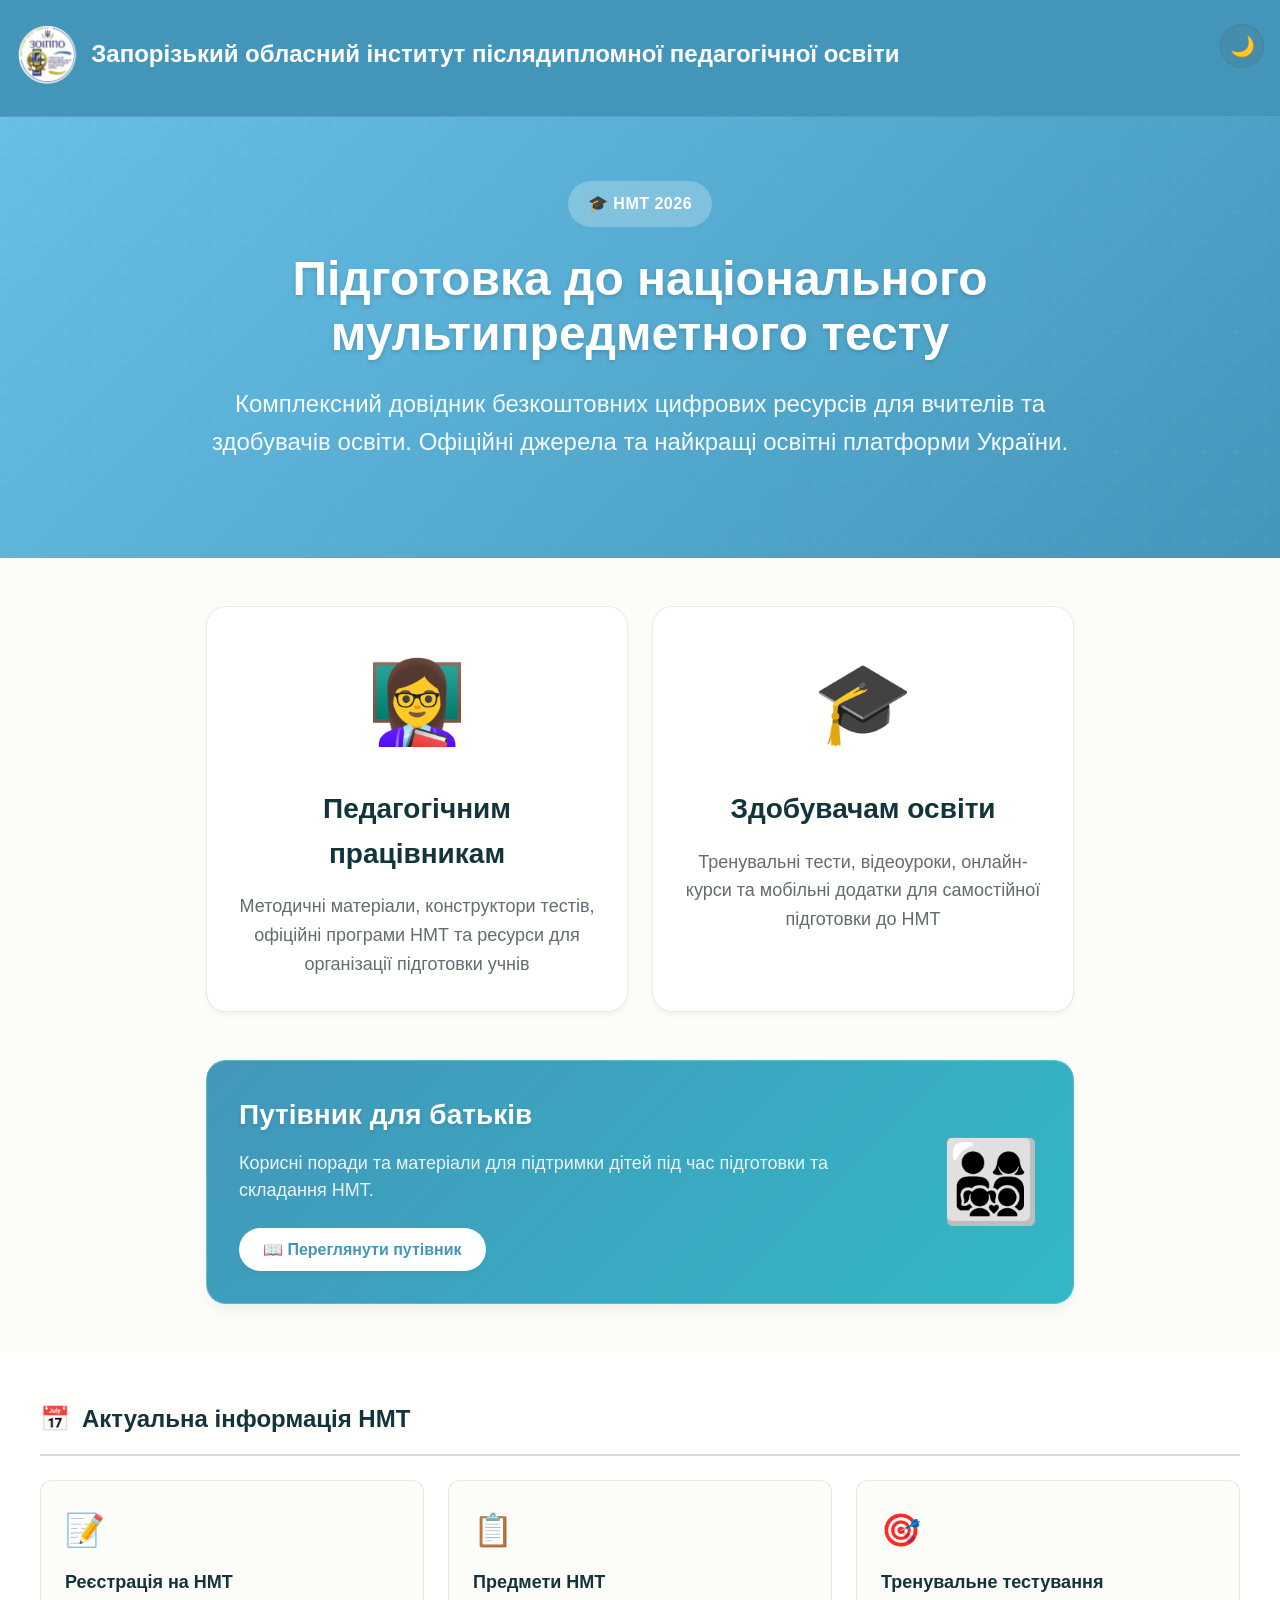
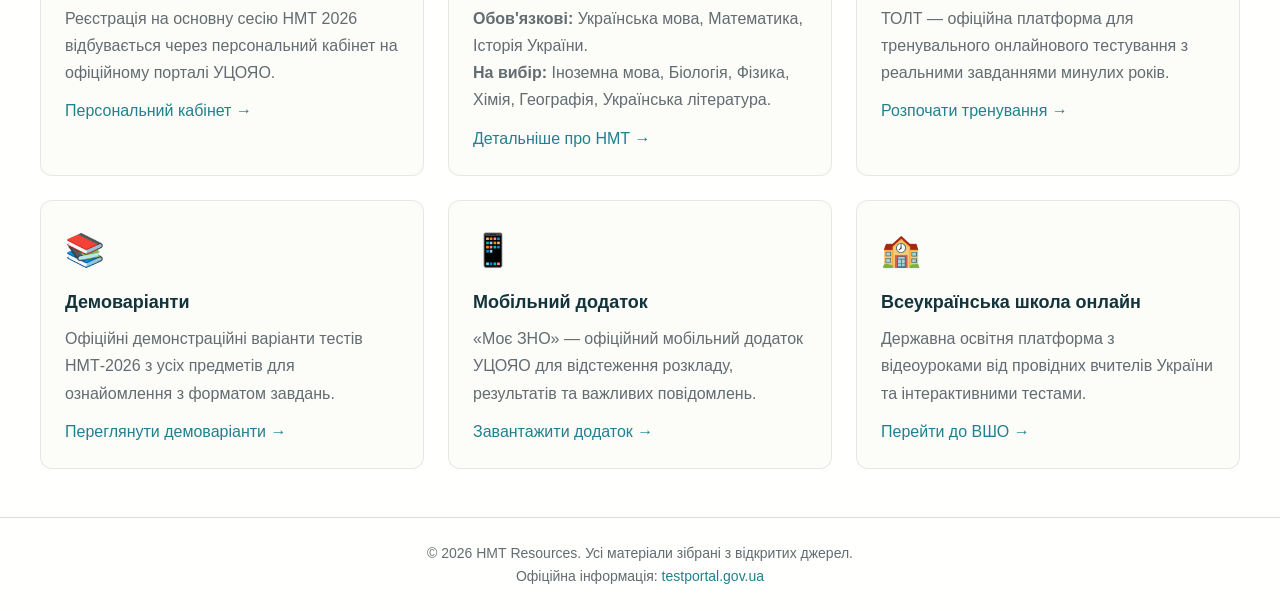
==== commit f95af784: "Update" ====
--- a/index.html
+++ b/index.html
@@ -30,7 +30,7 @@
   <link rel="icon" type="image/svg+xml"
     href="data:image/svg+xml,<svg xmlns='http://www.w3.org/2000/svg' viewBox='0 0 100 100'><text y='.9em' font-size='90'>📚</text></svg>">
 
-  <link rel="stylesheet" href="styles.css?v=20251211">
+  <link rel="stylesheet" href="styles.css?v=20260505">
 </head>
 
 <body>
@@ -98,7 +98,7 @@
   </section>
 
   <!-- Info Section -->
-  <section class="info-section" aria-label="Актуальна інформація НМТ 2025">
+  <section class="info-section" aria-label="Актуальна інформація НМТ 2026">
     <div class="info-content">
       <div class="section-header">
         <h2 class="section-title">
@@ -112,7 +112,7 @@
           <div class="info-card-icon" aria-hidden="true">📝</div>
           <h3 class="info-card-title">Реєстрація на НМТ</h3>
           <p class="info-card-text">
-            Реєстрація на основну сесію НМТ 2025 відбувається через персональний кабінет на офіційному порталі УЦОЯО.
+            Реєстрація на основну сесію НМТ 2026 відбувається через персональний кабінет на офіційному порталі УЦОЯО.
           </p>
           <a href="https://my.testportal.gov.ua" target="_blank" rel="noopener noreferrer" class="info-card-link">
             Персональний кабінет →
@@ -126,7 +126,7 @@
             <strong>Обов'язкові:</strong> Українська мова, Математика, Історія України.<br>
             <strong>На вибір:</strong> Іноземна мова, Біологія, Фізика, Хімія, Географія, Українська література.
           </p>
-          <a href="https://testportal.gov.ua/nmt/" target="_blank" rel="noopener noreferrer" class="info-card-link">
+          <a href="https://testportal.gov.ua/skladnyky-nmt-2026/" target="_blank" rel="noopener noreferrer" class="info-card-link">
             Детальніше про НМТ →
           </a>
         </article>
@@ -137,7 +137,7 @@
           <p class="info-card-text">
             ТОЛТ — офіційна платформа для тренувального онлайнового тестування з реальними завданнями минулих років.
           </p>
-          <a href="https://testportal.gov.ua/nmt-2025-na-dopomogu-uchasnykam-trenuvalni-testy/" target="_blank"
+          <a href="https://testportal.gov.ua/nmt-2026-na-dopomogu-uchasnykam-trenuvalni-testy/" target="_blank"
             rel="noopener noreferrer" class="info-card-link">
             Розпочати тренування →
           </a>
@@ -147,9 +147,9 @@
           <div class="info-card-icon" aria-hidden="true">📚</div>
           <h3 class="info-card-title">Демоваріанти</h3>
           <p class="info-card-text">
-            Офіційні демонстраційні варіанти тестів НМТ-2025 з усіх предметів для ознайомлення з форматом завдань.
-          </p>
-          <a href="https://lv.testportal.gov.ua/?page_id=1551" target="_blank" rel="noopener noreferrer"
+            Офіційні демонстраційні варіанти тестів НМТ-2026 з усіх предметів для ознайомлення з форматом завдань.
+          </p>
+          <a href="https://lv.testportal.gov.ua/?page_id=2192" target="_blank" rel="noopener noreferrer"
             class="info-card-link">
             Переглянути демоваріанти →
           </a>
